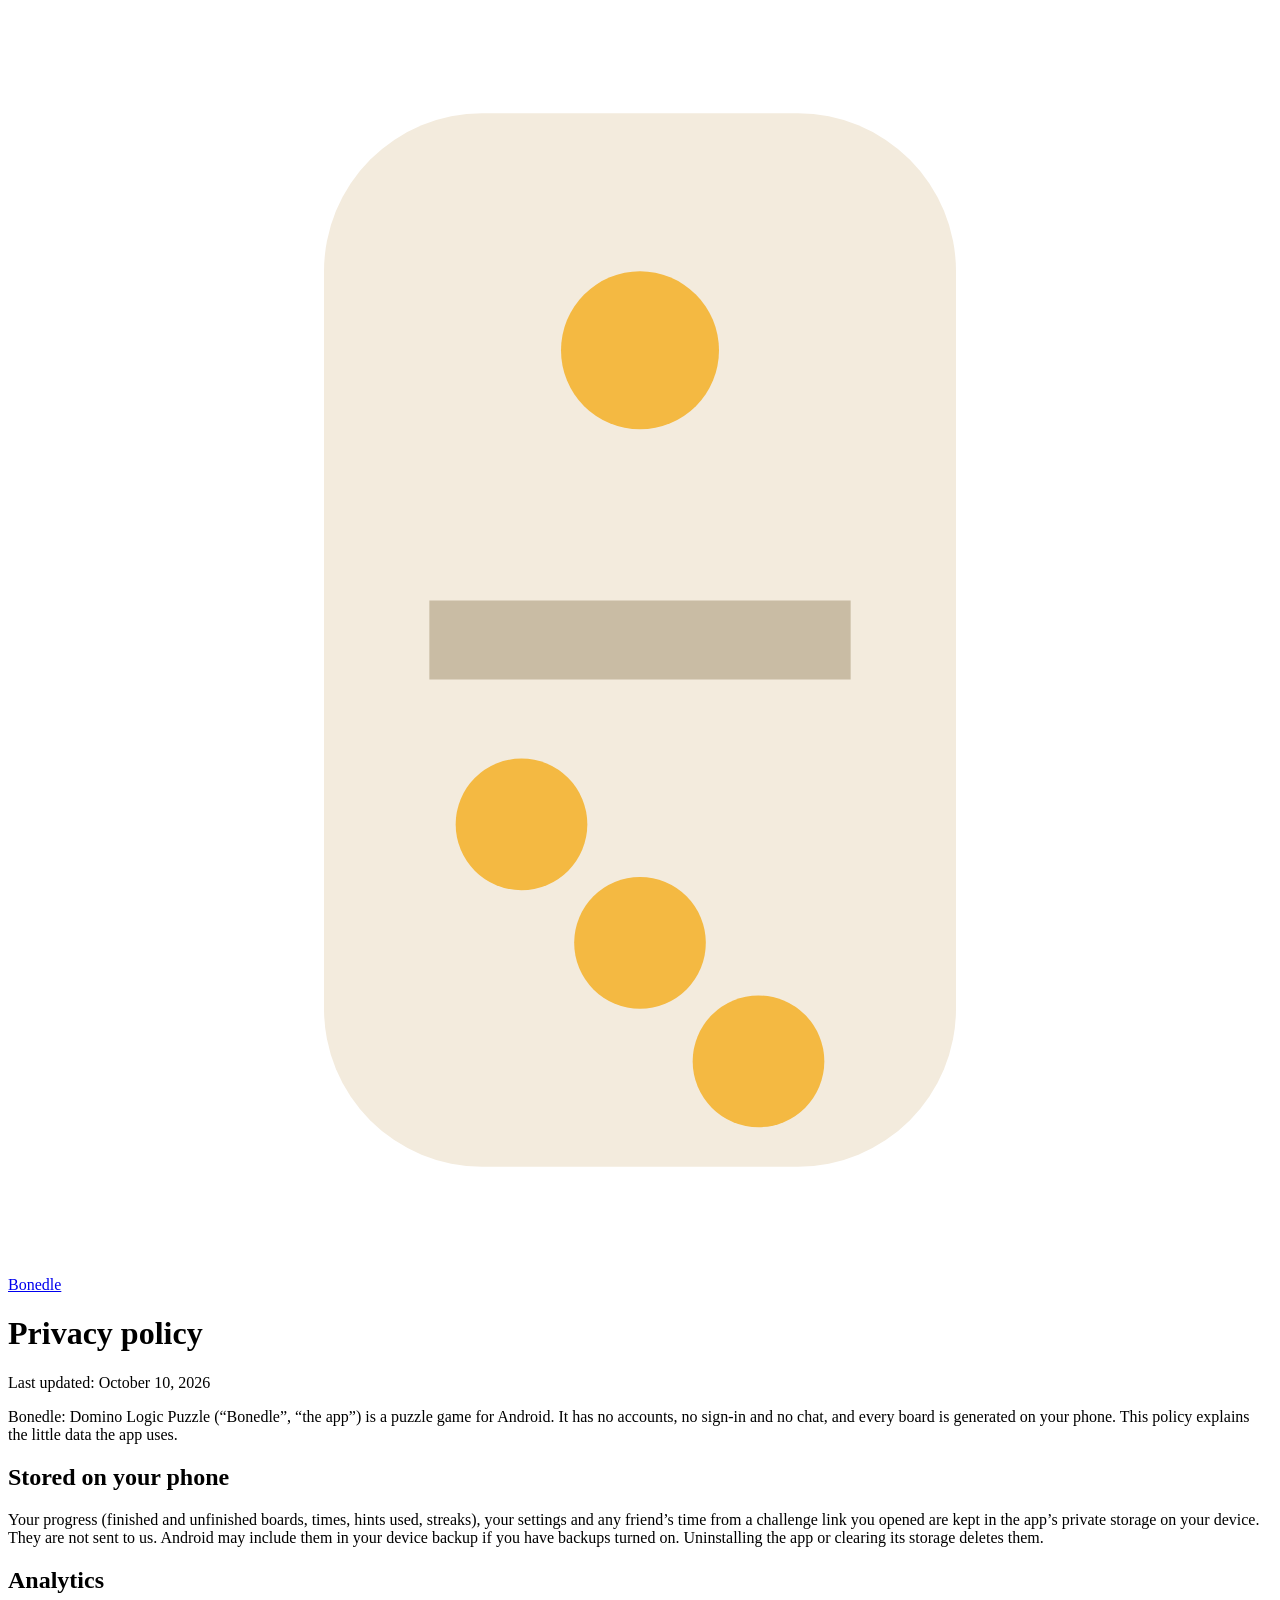
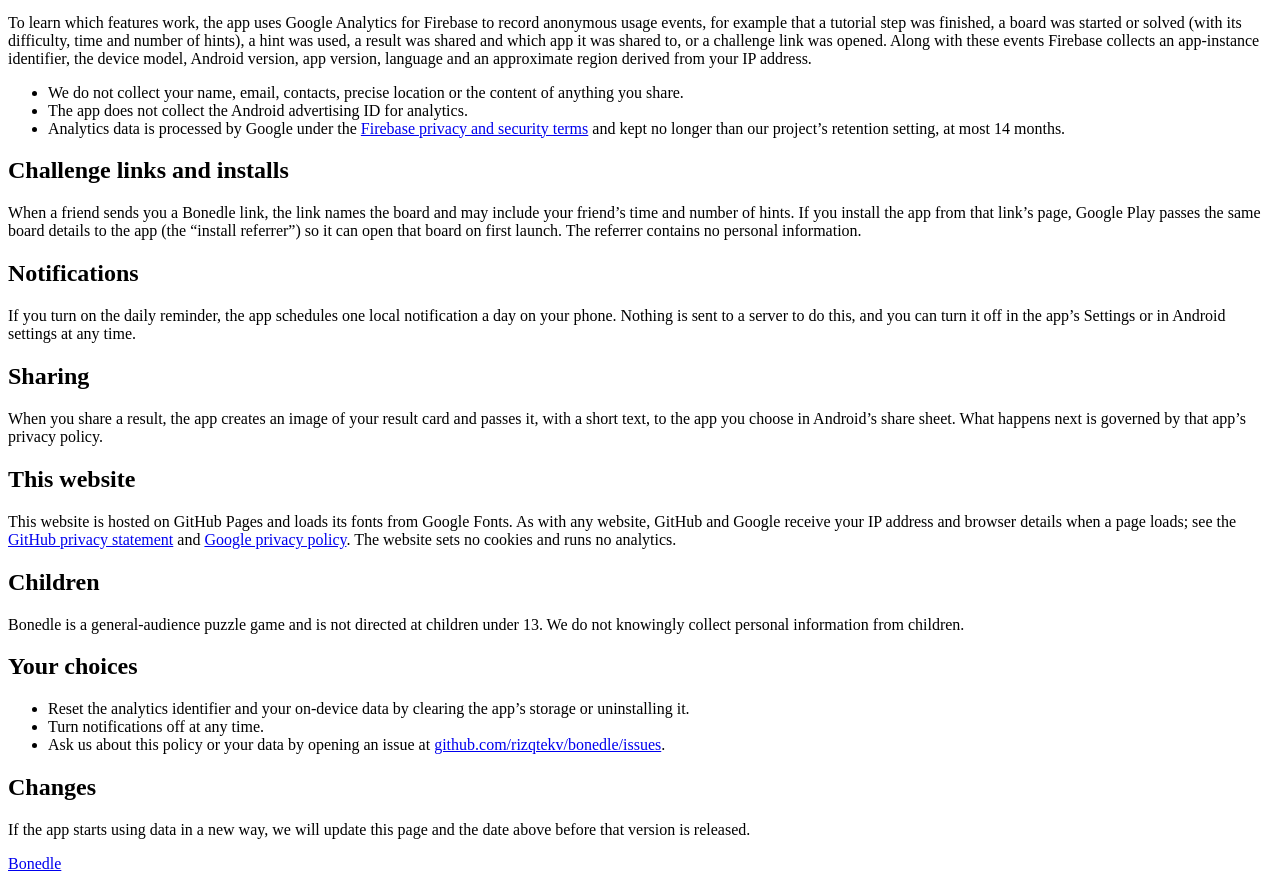
==== web/public/privacy.html @ a5fb4f70 "Bonedle: domino logic puzzle for Android Engine (generator, solvers, daily schedule), design system," ====
<!doctype html>
<html lang="en-US">
<head>
  <meta charset="utf-8">
  <meta name="viewport" content="width=device-width, initial-scale=1">
  <title>Bonedle privacy policy</title>
  <meta name="description" content="What the Bonedle app collects and why.">
  <meta name="theme-color" content="#101826">
  <link rel="preconnect" href="https://fonts.googleapis.com">
  <link rel="preconnect" href="https://fonts.gstatic.com" crossorigin>
  <link href="https://fonts.googleapis.com/css2?family=DM+Sans:wght@400;600&family=Sora:wght@700&display=swap" rel="stylesheet">
  <link rel="stylesheet" href="@BASE@/site.css">
</head>
<body>
<main class="legal">
  <a class="brand" href="@BASE@/">
    <svg viewBox="0 0 24 24" aria-hidden="true"><rect x="6" y="2" width="12" height="20" rx="3" fill="#F3EBDD"/><rect x="8" y="11.25" width="8" height="1.5" fill="#C9BCA4"/><circle cx="12" cy="6.5" r="1.5" fill="#F4B942"/><circle cx="9.75" cy="15.5" r="1.25" fill="#F4B942"/><circle cx="12" cy="17.75" r="1.25" fill="#F4B942"/><circle cx="14.25" cy="20" r="1.25" fill="#F4B942"/></svg>
    Bonedle
  </a>
  <h1>Privacy policy</h1>
  <p class="muted">Last updated: October 10, 2026</p>
  <p>Bonedle: Domino Logic Puzzle (“Bonedle”, “the app”) is a puzzle game for Android. It has no accounts, no sign-in and no chat, and every board is generated on your phone. This policy explains the little data the app uses.</p>

  <h2>Stored on your phone</h2>
  <p>Your progress (finished and unfinished boards, times, hints used, streaks), your settings and any friend’s time from a challenge link you opened are kept in the app’s private storage on your device. They are not sent to us. Android may include them in your device backup if you have backups turned on. Uninstalling the app or clearing its storage deletes them.</p>

  <h2>Analytics</h2>
  <p>To learn which features work, the app uses Google Analytics for Firebase to record anonymous usage events, for example that a tutorial step was finished, a board was started or solved (with its difficulty, time and number of hints), a hint was used, a result was shared and which app it was shared to, or a challenge link was opened. Along with these events Firebase collects an app-instance identifier, the device model, Android version, app version, language and an approximate region derived from your IP address.</p>
  <ul>
    <li>We do not collect your name, email, contacts, precise location or the content of anything you share.</li>
    <li>The app does not collect the Android advertising ID for analytics.</li>
    <li>Analytics data is processed by Google under the <a href="https://firebase.google.com/support/privacy">Firebase privacy and security terms</a> and kept no longer than our project’s retention setting, at most 14 months.</li>
  </ul>

  <h2>Challenge links and installs</h2>
  <p>When a friend sends you a Bonedle link, the link names the board and may include your friend’s time and number of hints. If you install the app from that link’s page, Google Play passes the same board details to the app (the “install referrer”) so it can open that board on first launch. The referrer contains no personal information.</p>

  <h2>Notifications</h2>
  <p>If you turn on the daily reminder, the app schedules one local notification a day on your phone. Nothing is sent to a server to do this, and you can turn it off in the app’s Settings or in Android settings at any time.</p>

  <h2>Sharing</h2>
  <p>When you share a result, the app creates an image of your result card and passes it, with a short text, to the app you choose in Android’s share sheet. What happens next is governed by that app’s privacy policy.</p>

  <h2>This website</h2>
  <p>This website is hosted on GitHub Pages and loads its fonts from Google Fonts. As with any website, GitHub and Google receive your IP address and browser details when a page loads; see the <a href="https://docs.github.com/en/site-policy/privacy-policies/github-general-privacy-statement">GitHub privacy statement</a> and <a href="https://policies.google.com/privacy">Google privacy policy</a>. The website sets no cookies and runs no analytics.</p>

  <h2>Children</h2>
  <p>Bonedle is a general-audience puzzle game and is not directed at children under 13. We do not knowingly collect personal information from children.</p>

  <h2>Your choices</h2>
  <ul>
    <li>Reset the analytics identifier and your on-device data by clearing the app’s storage or uninstalling it.</li>
    <li>Turn notifications off at any time.</li>
    <li>Ask us about this policy or your data by opening an issue at <a href="https://github.com/rizqtekv/bonedle/issues">github.com/rizqtekv/bonedle/issues</a>.</li>
  </ul>

  <h2>Changes</h2>
  <p>If the app starts using data in a new way, we will update this page and the date above before that version is released.</p>
  <footer class="muted"><a href="@BASE@/">Bonedle</a></footer>
</main>
</body>
</html>
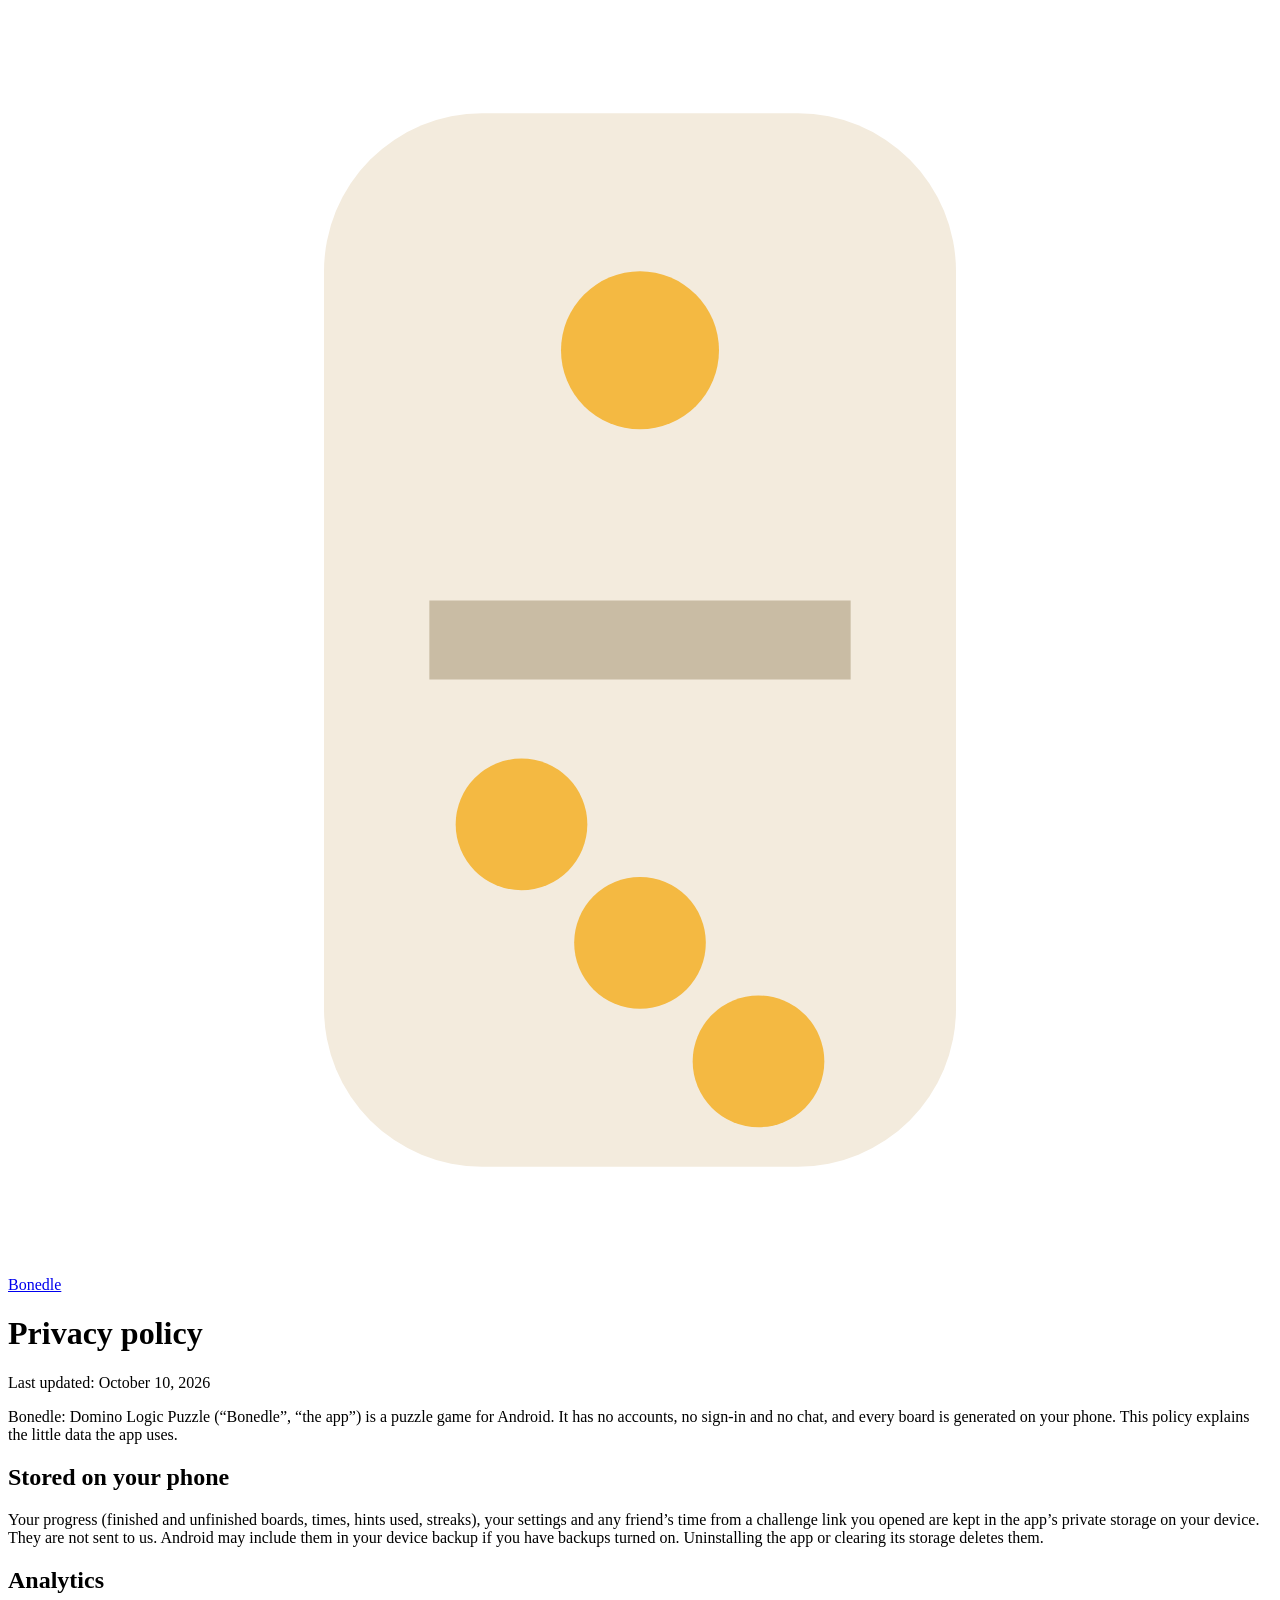
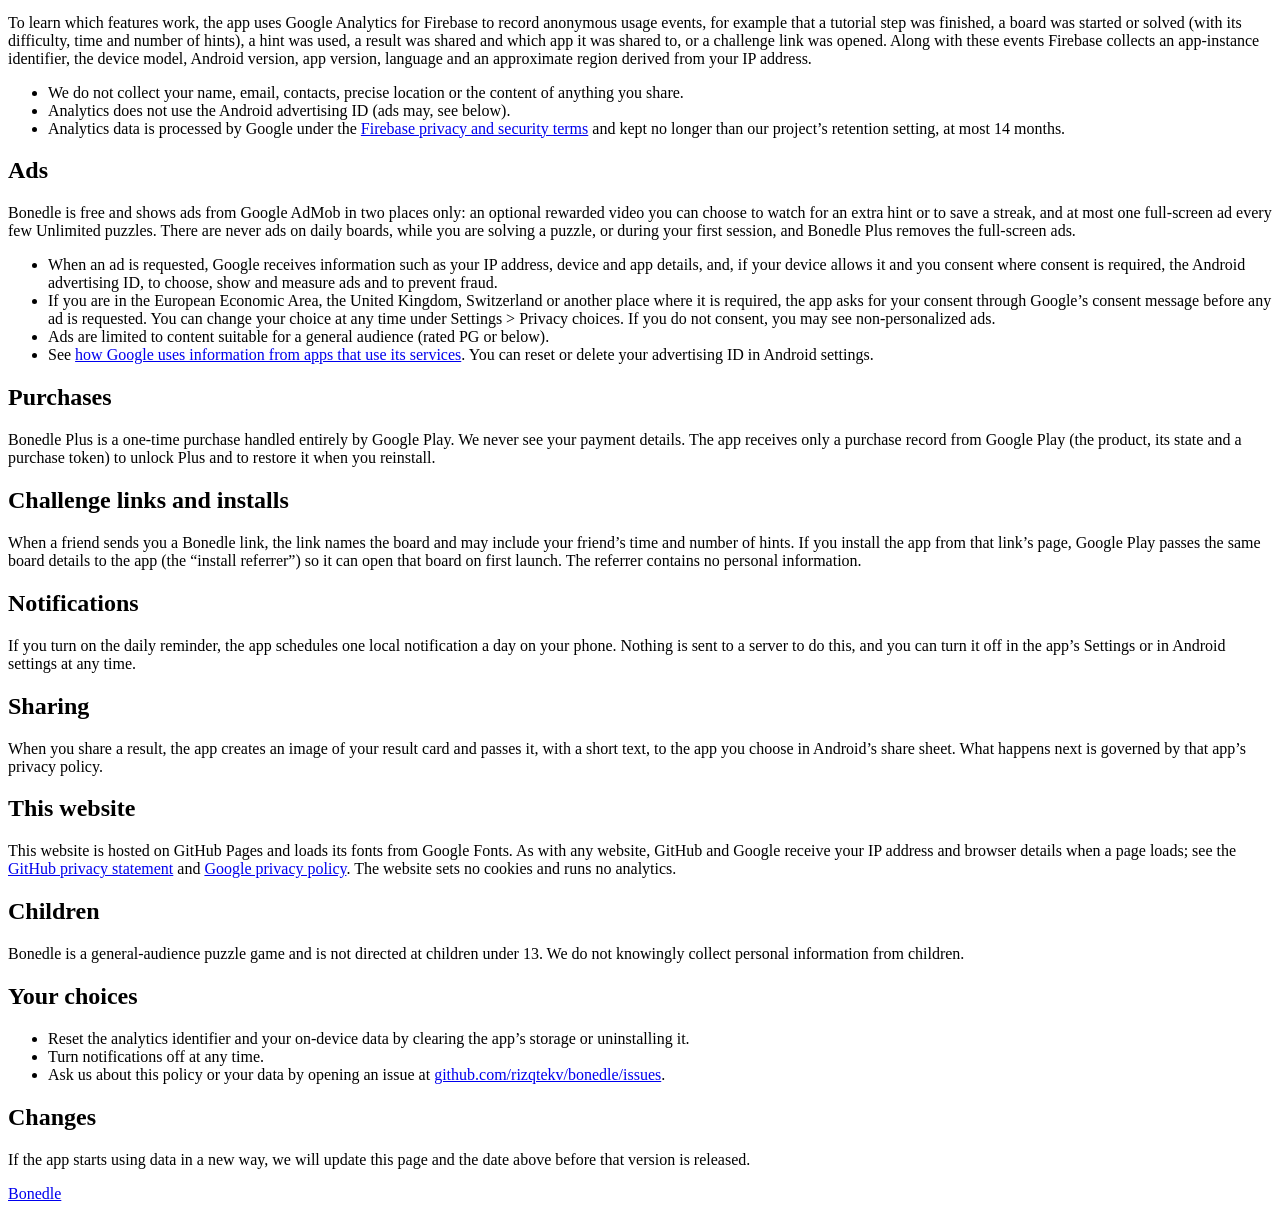
==== commit 9705bb17: "Phase 6: monetisation (AdMob, UMP consent, Bonedle Plus) - Ads behind one policy: no ads in the firs" ====
--- a/web/public/privacy.html
+++ b/web/public/privacy.html
@@ -28,9 +28,21 @@
   <p>To learn which features work, the app uses Google Analytics for Firebase to record anonymous usage events, for example that a tutorial step was finished, a board was started or solved (with its difficulty, time and number of hints), a hint was used, a result was shared and which app it was shared to, or a challenge link was opened. Along with these events Firebase collects an app-instance identifier, the device model, Android version, app version, language and an approximate region derived from your IP address.</p>
   <ul>
     <li>We do not collect your name, email, contacts, precise location or the content of anything you share.</li>
-    <li>The app does not collect the Android advertising ID for analytics.</li>
+    <li>Analytics does not use the Android advertising ID (ads may, see below).</li>
     <li>Analytics data is processed by Google under the <a href="https://firebase.google.com/support/privacy">Firebase privacy and security terms</a> and kept no longer than our project’s retention setting, at most 14 months.</li>
   </ul>
+
+  <h2>Ads</h2>
+  <p>Bonedle is free and shows ads from Google AdMob in two places only: an optional rewarded video you can choose to watch for an extra hint or to save a streak, and at most one full-screen ad every few Unlimited puzzles. There are never ads on daily boards, while you are solving a puzzle, or during your first session, and Bonedle Plus removes the full-screen ads.</p>
+  <ul>
+    <li>When an ad is requested, Google receives information such as your IP address, device and app details, and, if your device allows it and you consent where consent is required, the Android advertising ID, to choose, show and measure ads and to prevent fraud.</li>
+    <li>If you are in the European Economic Area, the United Kingdom, Switzerland or another place where it is required, the app asks for your consent through Google’s consent message before any ad is requested. You can change your choice at any time under Settings &gt; Privacy choices. If you do not consent, you may see non-personalized ads.</li>
+    <li>Ads are limited to content suitable for a general audience (rated PG or below).</li>
+    <li>See <a href="https://policies.google.com/technologies/partner-sites">how Google uses information from apps that use its services</a>. You can reset or delete your advertising ID in Android settings.</li>
+  </ul>
+
+  <h2>Purchases</h2>
+  <p>Bonedle Plus is a one-time purchase handled entirely by Google Play. We never see your payment details. The app receives only a purchase record from Google Play (the product, its state and a purchase token) to unlock Plus and to restore it when you reinstall.</p>
 
   <h2>Challenge links and installs</h2>
   <p>When a friend sends you a Bonedle link, the link names the board and may include your friend’s time and number of hints. If you install the app from that link’s page, Google Play passes the same board details to the app (the “install referrer”) so it can open that board on first launch. The referrer contains no personal information.</p>
